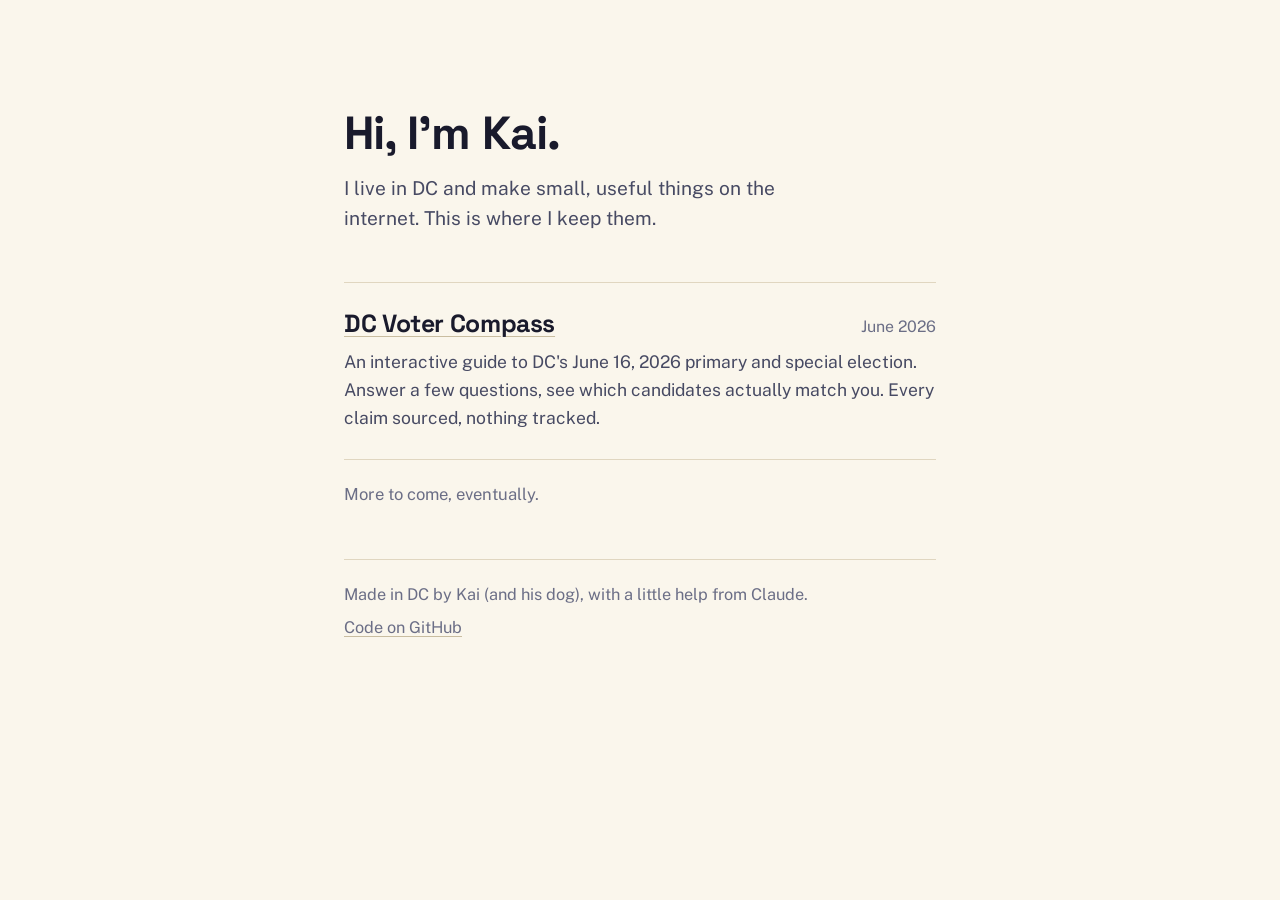
==== index.html @ 0c0d7c7e "Personal homepage: type on paper, no scripts, no tracking One HTML file and one stylesheet. Lists pr" ====
<!doctype html>
<html lang="en">
<head>
  <meta charset="utf-8" />
  <meta name="viewport" content="width=device-width, initial-scale=1, viewport-fit=cover" />

  <title>Kai Cowger · small useful things</title>
  <meta name="description" content="Kai makes small, useful things on the internet. This is where he keeps them." />

  <!-- Same posture as the projects: everything same-origin, no scripts at all. -->
  <meta http-equiv="Content-Security-Policy" content="default-src 'self'; base-uri 'self'; form-action 'none'; object-src 'none'; img-src 'self' data:; font-src 'self'; style-src 'self'; script-src 'none'; upgrade-insecure-requests" />
  <meta name="referrer" content="no-referrer" />
  <meta name="color-scheme" content="light dark" />
  <meta name="theme-color" content="#faf6ec" media="(prefers-color-scheme: light)" />
  <meta name="theme-color" content="#14151f" media="(prefers-color-scheme: dark)" />

  <meta property="og:title" content="Kai Cowger" />
  <meta property="og:description" content="Small, useful things on the internet. This is where I keep them." />
  <meta property="og:type" content="website" />

  <link rel="icon" href="data:image/svg+xml,%3Csvg xmlns='http://www.w3.org/2000/svg' viewBox='0 0 32 32'%3E%3Crect width='32' height='32' rx='6' fill='%23191a2c'/%3E%3Ctext x='16' y='23' text-anchor='middle' font-family='-apple-system,Helvetica,Arial,sans-serif' font-weight='700' font-size='19' fill='%23faf6ec'%3Ek%3C/text%3E%3C/svg%3E" />

  <link rel="stylesheet" href="styles.css" />
</head>
<body>
  <main class="page">
    <header class="hero">
      <h1>Hi, I'm Kai.</h1>
      <p class="hero__lede">I live in DC and make small, useful things on the internet. This is where I keep them.</p>
    </header>

    <section class="projects" aria-label="Projects">
      <a class="project" href="/dc-voter-compass/">
        <div class="project__head">
          <h2>DC Voter Compass</h2>
          <span class="project__date">June 2026</span>
        </div>
        <p>An interactive guide to DC's June 16, 2026 primary and special election. Answer a few questions, see which candidates actually match you. Every claim sourced, nothing tracked.</p>
      </a>
      <p class="projects__more">More to come, eventually.</p>
    </section>

    <footer class="footer">
      <p>Made in DC by Kai (and his dog), with a little help from Claude.</p>
      <p><a href="https://github.com/kcowger" rel="noopener noreferrer">Code on GitHub</a></p>
    </footer>
  </main>
</body>
</html>
---- styles.css ----
/* ============================================================
   kaicowger.com — one page, no scripts, no tracking.
   Type on paper. Nothing else.
   ============================================================ */

@font-face {
  font-family: "Space Grotesk";
  src: url("assets/fonts/space-grotesk.woff2") format("woff2");
  font-weight: 300 700;
  font-display: swap;
  font-style: normal;
}
@font-face {
  font-family: "Public Sans";
  src: url("assets/fonts/public-sans.woff2") format("woff2");
  font-weight: 100 900;
  font-display: swap;
  font-style: normal;
}

:root {
  --font-display: "Space Grotesk", system-ui, -apple-system, "Segoe UI", sans-serif;
  --font-body: "Public Sans", system-ui, -apple-system, "Segoe UI", Roboto, sans-serif;

  --paper: #faf6ec;
  --ink: #191a2c;
  --ink-soft: #474a63;
  --ink-faint: #6b6e86;
  --line: #e0d6c0;
  --underline: #c9bda0;
}

@media (prefers-color-scheme: dark) {
  :root {
    --paper: #14151f;
    --ink: #f1eee6;
    --ink-soft: #c0c2d4;
    --ink-faint: #8f93ab;
    --line: #33364a;
    --underline: #4a4d68;
  }
}

*, *::before, *::after { box-sizing: border-box; }
* { margin: 0; }

body {
  font-family: var(--font-body);
  font-size: clamp(1rem, 0.95rem + 0.24vw, 1.13rem);
  line-height: 1.6;
  color: var(--ink);
  background: var(--paper);
  -webkit-font-smoothing: antialiased;
  min-height: 100vh;
}

a { color: inherit; text-decoration-color: var(--underline); text-underline-offset: 3px; }
a:hover { text-decoration-thickness: 2px; text-decoration-color: var(--ink); }
:focus-visible { outline: 2px solid var(--ink); outline-offset: 3px; }

.page {
  max-width: 640px;
  margin-inline: auto;
  padding: clamp(3.5rem, 12vh, 7rem) 1.5rem 3.5rem;
  display: flex;
  flex-direction: column;
  gap: 3rem;
}

/* ---------- Hero ---------- */
.hero h1 {
  font-family: var(--font-display);
  font-size: clamp(2rem, 1.7rem + 1.5vw, 3rem);
  font-weight: 700;
  letter-spacing: -0.02em;
  line-height: 1.08;
}
.hero__lede {
  margin-top: 0.9rem;
  font-size: clamp(1.05rem, 1rem + 0.3vw, 1.2rem);
  color: var(--ink-soft);
  max-width: 36ch;
  text-wrap: pretty;
}

/* ---------- Project list ---------- */
.projects { border-top: 1px solid var(--line); }

.project {
  display: block;
  padding: 1.6rem 0 1.7rem;
  border-bottom: 1px solid var(--line);
  text-decoration: none;
  color: inherit;
}
.project__head {
  display: flex;
  align-items: baseline;
  justify-content: space-between;
  gap: 1rem;
  flex-wrap: wrap;
}
.project h2 {
  font-family: var(--font-display);
  font-size: clamp(1.25rem, 1.15rem + 0.5vw, 1.55rem);
  font-weight: 700;
  letter-spacing: -0.015em;
  line-height: 1.2;
  text-decoration: underline;
  text-decoration-thickness: 1px;
  text-decoration-color: var(--underline);
  text-underline-offset: 4px;
}
.project:hover h2 {
  text-decoration-thickness: 2px;
  text-decoration-color: var(--ink);
}
.project__date {
  color: var(--ink-faint);
  font-size: 0.88em;
  white-space: nowrap;
}
.project p {
  margin-top: 0.55rem;
  color: var(--ink-soft);
  font-size: 0.97em;
  max-width: 56ch;
  text-wrap: pretty;
}

.projects__more {
  padding: 1.3rem 0 0.2rem;
  color: var(--ink-faint);
  font-size: 0.92em;
}

/* ---------- Footer ---------- */
.footer {
  border-top: 1px solid var(--line);
  padding-top: 1.4rem;
  color: var(--ink-faint);
  font-size: 0.9em;
  display: flex;
  flex-wrap: wrap;
  gap: 0.4rem 1.5rem;
  justify-content: space-between;
}
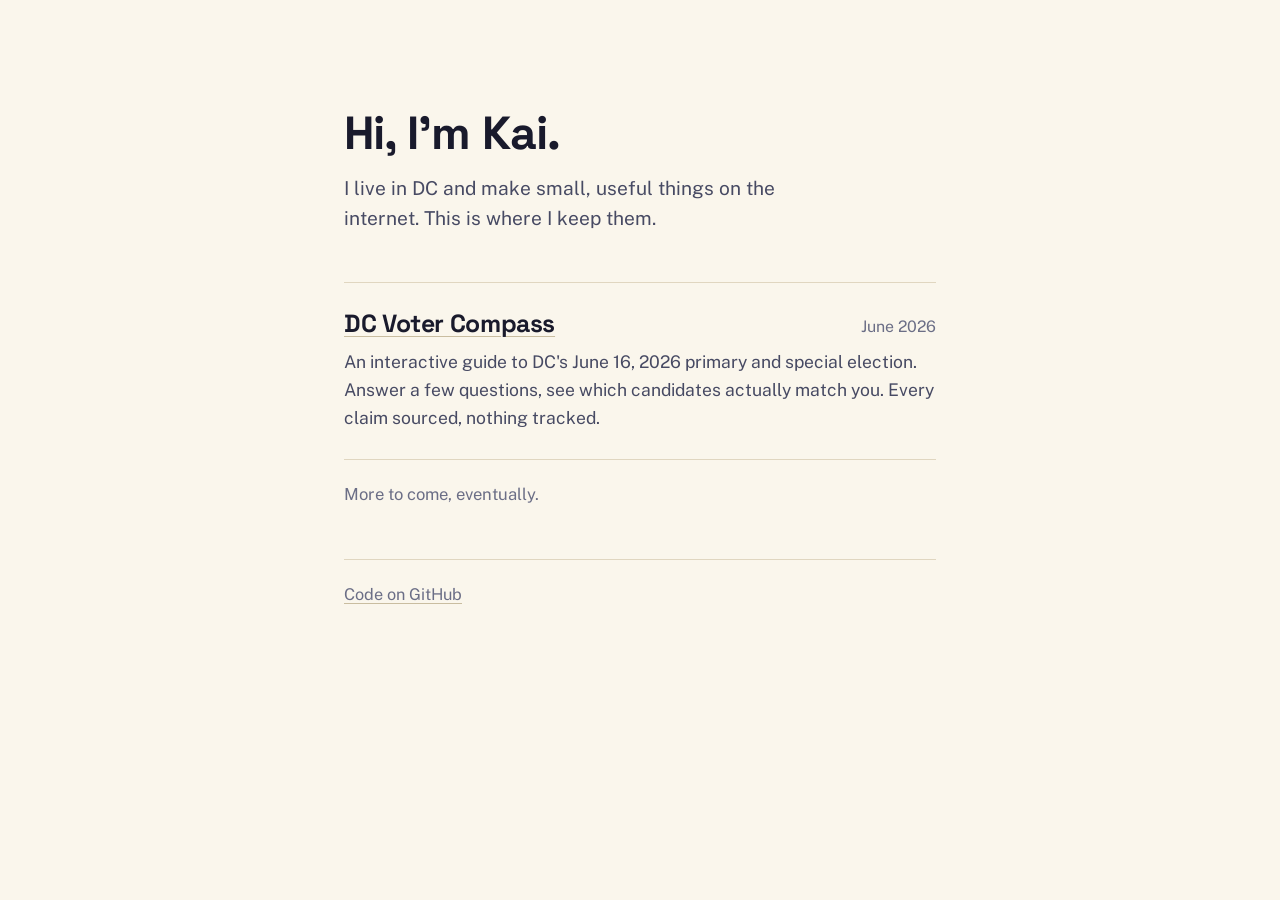
==== commit fd1fb8fe: "Remove the made-by line from the footer Co-Authored-By: Claude Fable 5 <noreply@anthropic.com>" ====
--- a/index.html
+++ b/index.html
@@ -8,7 +8,7 @@
   <meta name="description" content="Kai makes small, useful things on the internet. This is where he keeps them." />
 
   <!-- Same posture as the projects: everything same-origin, no scripts at all. -->
-  <meta http-equiv="Content-Security-Policy" content="default-src 'self'; base-uri 'self'; form-action 'none'; object-src 'none'; img-src 'self' data:; font-src 'self'; style-src 'self'; script-src 'none'; upgrade-insecure-requests" />
+  <meta http-equiv="Content-Security-Policy" content="default-src 'self'; base-uri 'self'; form-action 'none'; object-src 'none'; img-src 'self' data:; font-src 'self'; style-src 'self'; script-src 'none'" />
   <meta name="referrer" content="no-referrer" />
   <meta name="color-scheme" content="light dark" />
   <meta name="theme-color" content="#faf6ec" media="(prefers-color-scheme: light)" />
@@ -41,7 +41,6 @@
     </section>
 
     <footer class="footer">
-      <p>Made in DC by Kai (and his dog), with a little help from Claude.</p>
       <p><a href="https://github.com/kcowger" rel="noopener noreferrer">Code on GitHub</a></p>
     </footer>
   </main>
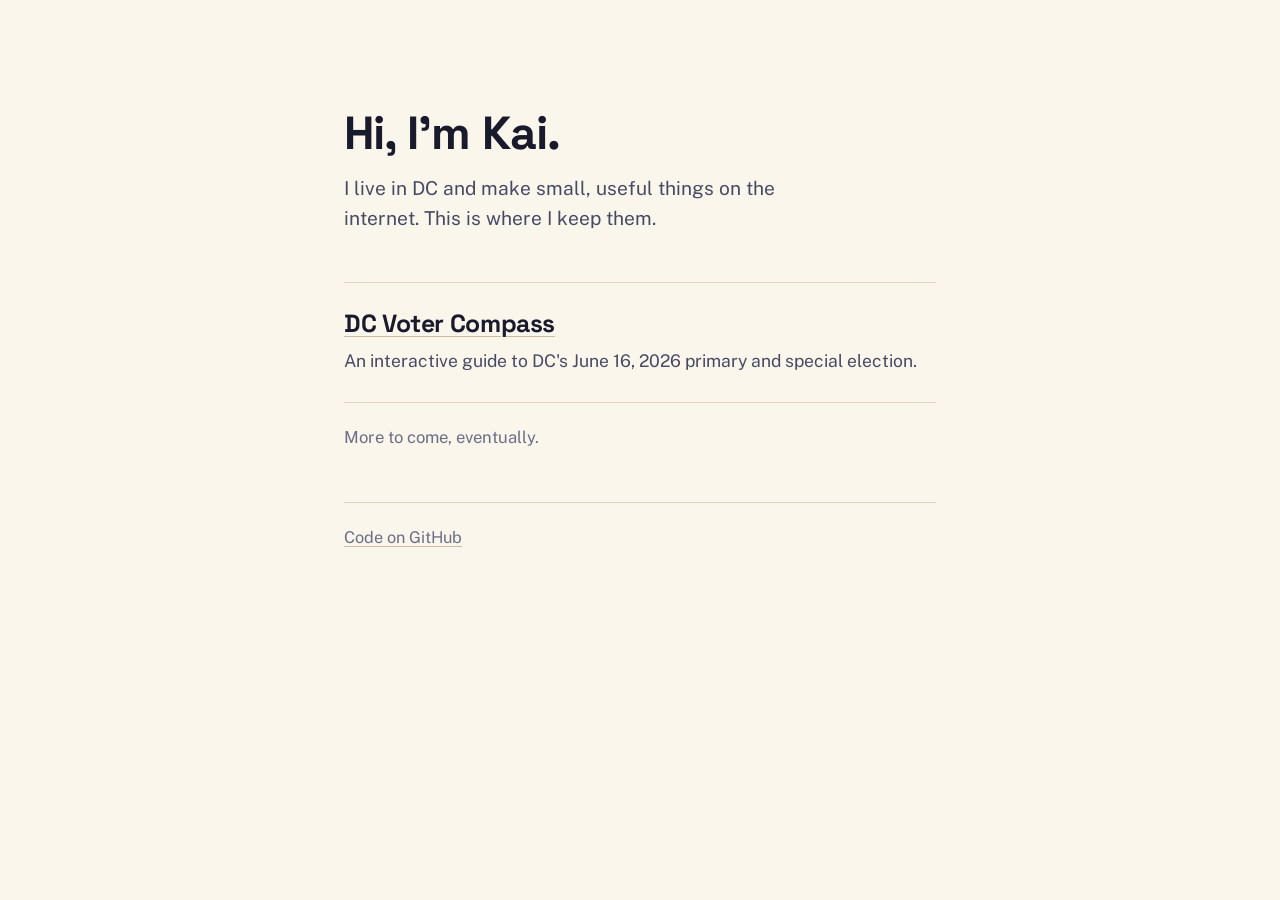
==== commit d5fab541: "Trim project entry: drop the date, one-sentence description Co-Authored-By: Claude Fable 5 <noreply@" ====
--- a/index.html
+++ b/index.html
@@ -31,11 +31,8 @@
 
     <section class="projects" aria-label="Projects">
       <a class="project" href="/dc-voter-compass/">
-        <div class="project__head">
-          <h2>DC Voter Compass</h2>
-          <span class="project__date">June 2026</span>
-        </div>
-        <p>An interactive guide to DC's June 16, 2026 primary and special election. Answer a few questions, see which candidates actually match you. Every claim sourced, nothing tracked.</p>
+        <h2>DC Voter Compass</h2>
+        <p>An interactive guide to DC's June 16, 2026 primary and special election.</p>
       </a>
       <p class="projects__more">More to come, eventually.</p>
     </section>
--- a/styles.css
+++ b/styles.css
@@ -93,13 +93,6 @@
   text-decoration: none;
   color: inherit;
 }
-.project__head {
-  display: flex;
-  align-items: baseline;
-  justify-content: space-between;
-  gap: 1rem;
-  flex-wrap: wrap;
-}
 .project h2 {
   font-family: var(--font-display);
   font-size: clamp(1.25rem, 1.15rem + 0.5vw, 1.55rem);
@@ -114,11 +107,6 @@
 .project:hover h2 {
   text-decoration-thickness: 2px;
   text-decoration-color: var(--ink);
-}
-.project__date {
-  color: var(--ink-faint);
-  font-size: 0.88em;
-  white-space: nowrap;
 }
 .project p {
   margin-top: 0.55rem;
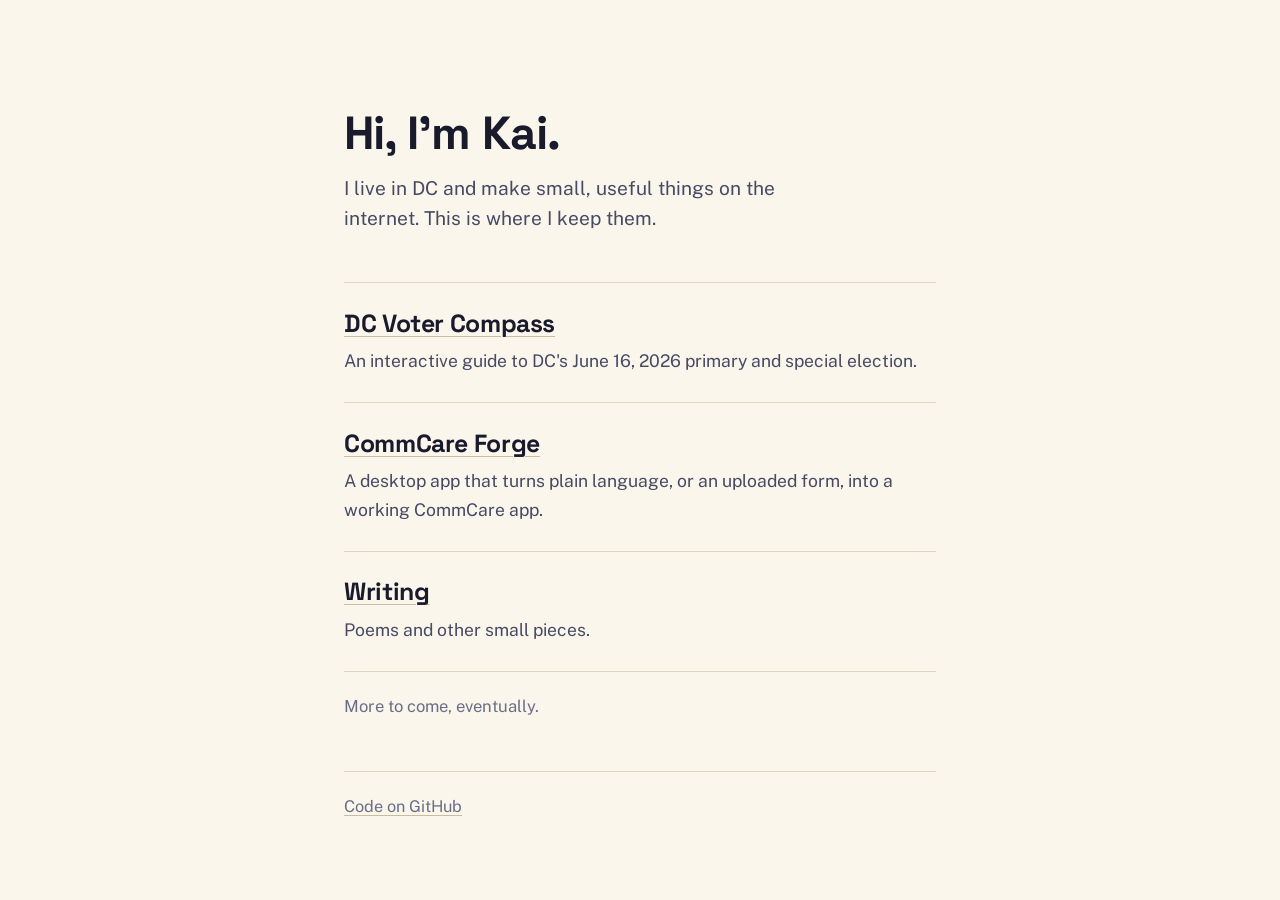
==== commit 0a8f4e83: "Add CommCare Forge to the project list Co-Authored-By: Claude Fable 5 <noreply@anthropic.com>" ====
--- a/index.html
+++ b/index.html
@@ -34,6 +34,14 @@
         <h2>DC Voter Compass</h2>
         <p>An interactive guide to DC's June 16, 2026 primary and special election.</p>
       </a>
+      <a class="project" href="https://github.com/kcowger/commcare-forge" rel="noopener noreferrer">
+        <h2>CommCare Forge</h2>
+        <p>A desktop app that turns plain language, or an uploaded form, into a working CommCare app.</p>
+      </a>
+      <a class="project" href="/writing/">
+        <h2>Writing</h2>
+        <p>Poems and other small pieces.</p>
+      </a>
       <p class="projects__more">More to come, eventually.</p>
     </section>
 
--- a/styles.css
+++ b/styles.css
@@ -83,6 +83,27 @@
   text-wrap: pretty;
 }
 
+/* ---------- Inner pages (writing) ---------- */
+.crumb {
+  font-size: 0.9em;
+  color: var(--ink-faint);
+  margin-bottom: 1.1rem;
+}
+.crumb a { color: inherit; }
+.crumb a:hover { color: var(--ink); }
+
+.hero .hero__title--inner {
+  font-size: clamp(1.7rem, 1.5rem + 1vw, 2.4rem);
+}
+
+.poem {
+  white-space: pre-line;
+  line-height: 1.75;
+  font-size: clamp(1.02rem, 0.98rem + 0.25vw, 1.16rem);
+  max-width: 58ch;
+  text-wrap: pretty;
+}
+
 /* ---------- Project list ---------- */
 .projects { border-top: 1px solid var(--line); }
 
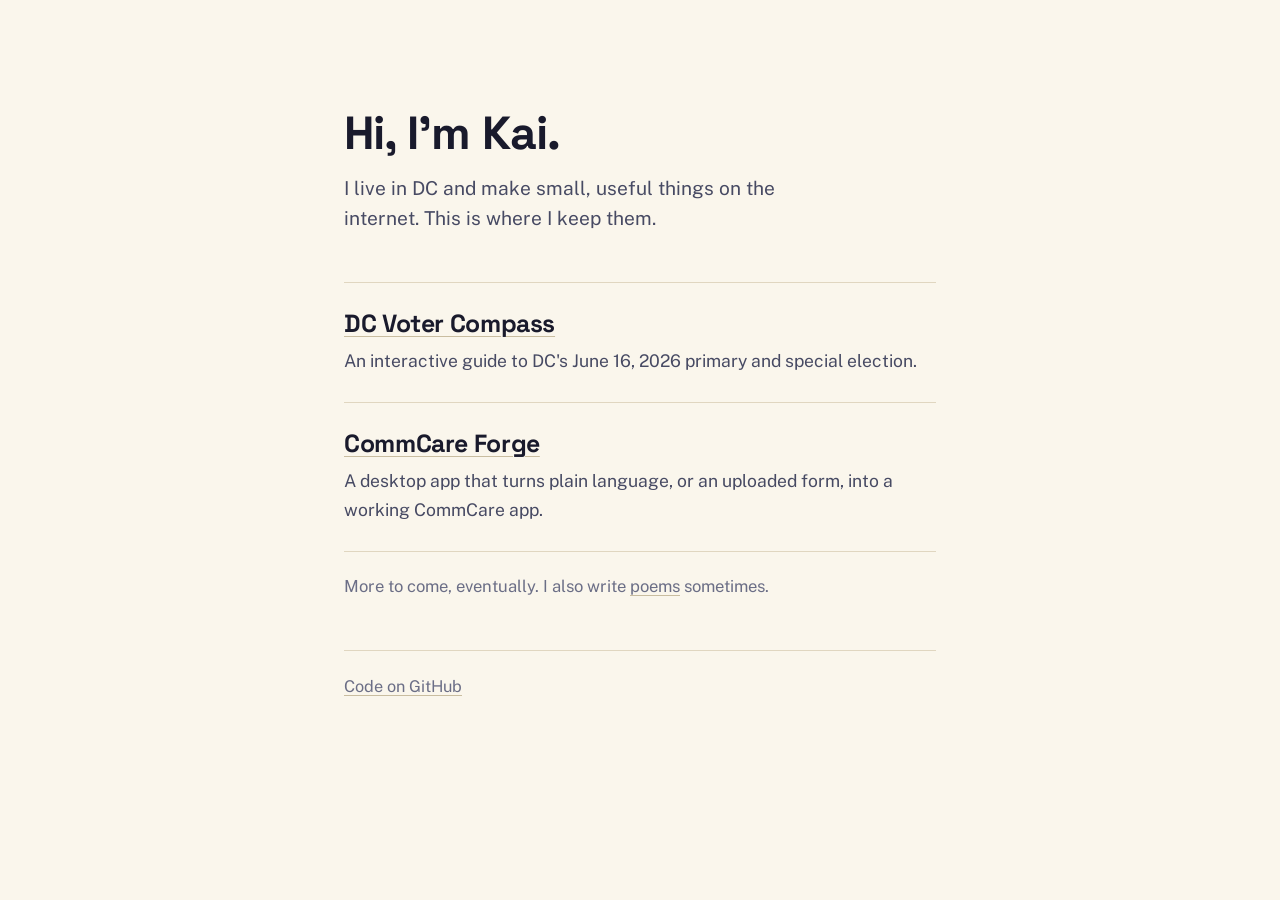
==== commit 30d0fb37: "Homepage: writing becomes a quiet aside, not a project row The list now holds the built things; poem" ====
--- a/index.html
+++ b/index.html
@@ -38,11 +38,7 @@
         <h2>CommCare Forge</h2>
         <p>A desktop app that turns plain language, or an uploaded form, into a working CommCare app.</p>
       </a>
-      <a class="project" href="/writing/">
-        <h2>Writing</h2>
-        <p>Poems and other small pieces.</p>
-      </a>
-      <p class="projects__more">More to come, eventually.</p>
+      <p class="projects__more">More to come, eventually. I also write <a href="/writing/">poems</a> sometimes.</p>
     </section>
 
     <footer class="footer">
